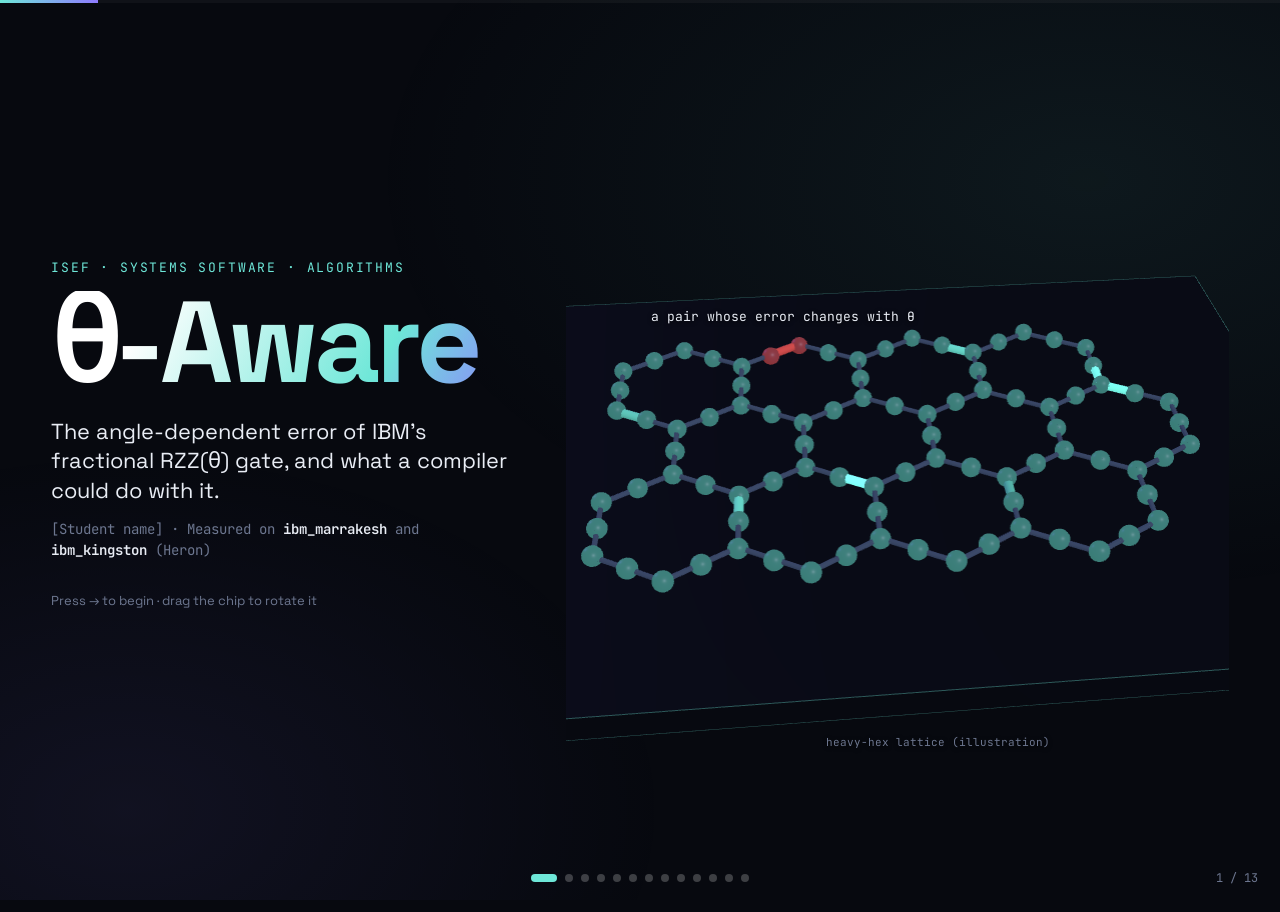
==== site/index.html @ 12e8a06a "Presentation site with 3D scenes, built from the measured data Co-Authored-By: Claude Opus 5.5 <nore" ====
<!doctype html>
<html lang="en">
<head>
<meta charset="utf-8">
<meta name="viewport" content="width=device-width, initial-scale=1">
<meta name="robots" content="noindex, nofollow">
<title>θ-Aware</title>
<meta name="description" content="θ-Aware: the angle-dependent error of IBM's fractional RZZ(θ) gate, and what a compiler could do with it. ISEF presentation.">
<link rel="preconnect" href="https://fonts.googleapis.com">
<link rel="preconnect" href="https://fonts.gstatic.com" crossorigin>
<link href="https://fonts.googleapis.com/css2?family=Space+Grotesk:wght@400;500;600;700&family=JetBrains+Mono:wght@400;600&family=Noto+Sans+Math&display=swap" rel="stylesheet">
<link rel="stylesheet" href="css/style.css">
<script type="importmap">{ "imports": { "three": "./vendor/three.module.js", "three/addons/": "./vendor/" } }</script>
</head>
<body>
<!--
  HOW TO EDIT
  Every slide is one <section class="slide"> below, in order. Change the text freely.
  data-scene  = the 3D scene shown on the right (chip, bloch, mirror, landscape, compiler)
  data-chart  = a 2D chart drawn from the measured data (coherent, correction, e10, h2, h4)
  Numbers come from data/*.json (exported from the paper's analysis, no QPU used).
  Keys: ← → or space to move, F fullscreen, N speaker notes, Home/End first/last.
-->
<div class="progress"><span id="progress-bar"></span></div>
<nav class="dots" id="dots" aria-label="Slides"></nav>
<div class="counter" id="counter"></div>

<main class="deck" id="deck">

<!-- 1. Title -->
<section class="slide title-slide" data-scene="chip">
  <div class="copy">
    <p class="kicker">ISEF · Systems Software · Algorithms</p>
    <h1>θ-Aware</h1>
    <p class="lead">The angle-dependent error of IBM's fractional RZZ(θ) gate, and what a compiler could do with it.</p>
    <p class="byline">[Student name] · Measured on <b>ibm_marrakesh</b> and <b>ibm_kingston</b> (Heron)</p>
    <p class="hint">Press → to begin · drag the chip to rotate it</p>
  </div>
  <div class="stage"></div>
  <aside class="notes">Introduce yourself. One sentence: IBM's processors have a gate that rotates by any angle θ, IBM tells us one error number for every angle, and I measured whether that is true.</aside>
</section>

<!-- 2. Problem -->
<section class="slide" data-chart="problem">
  <div class="copy">
    <p class="kicker">The problem</p>
    <h2>One number for every angle</h2>
    <p>Heron processors can apply <span class="m">RZZ(θ)</span> directly, for any <span class="m">0 &lt; θ ≤ π/2</span>, instead of building it from two CZ gates.</p>
    <p>IBM's documentation says the error it reports for this gate <q>is just a copy of the non-fractional gate's counterpart (which may not be the same)</q>, and Pauli twirling is not supported, so coherent errors are not averaged away.</p>
    <p class="callout">A compiler that only reads the reported number cannot tell a good angle from a bad one.</p>
    <p class="qs"><b>Three questions:</b> Does the error depend on θ? What is it made of? How much could a compiler gain by knowing it?</p>
  </div>
  <div class="stage chart"></div>
  <aside class="notes">The dashed line is what IBM reports for pair (10, 11). The dots are what I measured on the same pair. Same gate, same day.</aside>
</section>

<!-- 3. Qubit + RZZ on the Bloch sphere -->
<section class="slide" data-scene="bloch">
  <div class="copy">
    <p class="kicker">How the gate acts</p>
    <h2>RZZ(θ) turns one qubit by ±θ</h2>
    <p>Put the second qubit in <span class="m">|+⟩</span> (on the equator). If the first qubit is <span class="m">|0⟩</span>, RZZ(θ) turns it by <span class="m">+θ</span> around Z; if <span class="m">|1⟩</span>, by <span class="m">−θ</span>.</p>
    <p>A real gate turns a little too far, <span class="m c-d">δ(θ)</span>, and adds its own single-qubit phase <span class="m c-b">β(θ)</span>. Both depend on the angle.</p>
    <div class="controls" data-for="bloch">
      <label>θ <input type="range" name="theta" min="0.13" max="1.571" step="0.001" value="0.393"><output name="theta-out"></output></label>
      <label>Repeat N <input type="range" name="n" min="1" max="16" step="1" value="1"><output name="n-out"></output></label>
      <div class="seg" role="group" aria-label="Control qubit">
        <button data-k="ctrl" data-v="0" class="on">control |0⟩</button><button data-k="ctrl" data-v="1">control |1⟩</button>
      </div>
      <div class="seg" role="group" aria-label="Gate">
        <button data-k="gate" data-v="ideal">ideal gate</button><button data-k="gate" data-v="typical">typical pair (14,15)</button><button data-k="gate" data-v="bad" class="on">worst pair (10,11)</button>
      </div>
    </div>
    <dl class="readout" data-readout="bloch"></dl>
    <p class="legend"><i class="sw ideal"></i>ideal <i class="sw actual"></i>measured gate</p>
  </div>
  <div class="stage"></div>
  <aside class="notes">Drag the angle down to π/24. On (10, 11) the gate turns by about 0.41 rad when we ask for 0.13: it cannot rotate that little. Increase N: the error grows N times. That is the phase-amplification idea on the next slides.</aside>
</section>

<!-- 4. Gate model -->
<section class="slide" data-chart="model">
  <div class="copy">
    <p class="kicker">Gate model</p>
    <h2>Four numbers per angle, not one</h2>
    <div class="equation">RZZ(θ <span class="c-d">+ δ</span>) · RZ<sub>a</sub>(<span class="c-a">α</span>) · RZ<sub>b</sub>(<span class="c-b">β</span>) · then error <span class="c-e">ε</span></div>
    <ul class="defs">
      <li><b class="c-e">ε(θ)</b> incoherent error: the random part. Measured with <b>mirror circuits</b>.</li>
      <li><b class="c-d">δ(θ)</b> over-rotation: the gate turns too far or too little.</li>
      <li><b class="c-a">α(θ)</b>, <b class="c-b">β(θ)</b> local Z phases on each qubit. Invisible to IBM's reported figure.</li>
    </ul>
    <p>δ, α and β are measured with <b>phase amplification</b>: repeat the gate N = 1, 2, 4, 8, 16 times so a small error grows until it can be read.</p>
  </div>
  <div class="stage chart"></div>
  <aside class="notes">Everything coherent can be corrected for free with virtual Z gates. Only ε is a true loss.</aside>
</section>

<!-- 5. Mirror circuits -->
<section class="slide" data-scene="mirror">
  <div class="copy">
    <p class="kicker">Measuring ε(θ)</p>
    <h2>The mirror: go out, come back</h2>
    <p>Apply <span class="m">d</span> layers of RZZ(θ), then <span class="m">d</span> inverse layers (<span class="m">X·RZZ(θ)·X</span>, since the hardware takes no negative angles). A perfect gate comes home exactly.</p>
    <p>What does not come home is the random error. Survival falls as <span class="m">S(d) = A·p<sup>2d</sup></span> for d = 1, 4, 8, 16, 32, and <span class="m">ε = (15/16)(1 − p)</span>.</p>
    <div class="controls" data-for="mirror">
      <label>depth d <input type="range" name="d" min="1" max="32" step="1" value="8"><output name="d-out"></output></label>
      <label>ε (exaggerated) <input type="range" name="eps" min="0" max="0.04" step="0.001" value="0.012"><output name="eps-out"></output></label>
      <div class="seg" role="group" aria-label="Over-rotation"><button data-k="delta" data-v="0">δ = 0</button><button data-k="delta" data-v="1" class="on">δ = 0.15 rad</button></div>
    </div>
    <dl class="readout" data-readout="mirror"></dl>
    <p class="callout small">Turn δ on: the path drifts away from the ideal one, but still comes home. The mirror is blind to over-rotation, which is why δ needs its own measurement.</p>
  </div>
  <div class="stage"></div>
  <aside class="notes">In simulation I injected δ = 0.02 rad and the mirror did not see it. That is a feature: the mirror isolates ε. But it also means mirrored circuits hide coherent errors, so they must not be used alone to evaluate the compiler.</aside>
</section>

<!-- 6. Landscape -->
<section class="slide" data-scene="landscape">
  <div class="copy">
    <p class="kicker">Result 1 · measured</p>
    <h2>The error depends on the angle</h2>
    <p>Each bar is one measured ε(θ). Each red line is IBM's single reported value for that pair. Hover a bar for its numbers.</p>
    <div class="controls" data-for="landscape">
      <div class="seg" role="group" aria-label="Sweep"><button data-k="sweep" data-v="E2" class="on">marrakesh</button><button data-k="sweep" data-v="E8">marrakesh, 1 h later</button><button data-k="sweep" data-v="E7">kingston</button></div>
    </div>
    <div class="stat-row">
      <div class="stat"><b>16 / 24</b><span>pair-sweeps reject a constant error (median; 14–18 across bootstrap seeds; Holm α = 0.01)</span></div>
      <div class="stat"><b>26×</b><span>max/min ε on pair (10, 11)</span></div>
    </div>
    <p class="tooltip-box" id="landscape-tip">Hover or tap a bar.</p>
  </div>
  <div class="stage"></div>
  <aside class="notes">Mirror ε is mostly below IBM's number, as expected, because the mirror excludes coherent error. The point is not the level but the shape: it changes with θ.</aside>
</section>

<!-- 7. Coherent phases -->
<section class="slide" data-chart="coherent">
  <div class="copy">
    <p class="kicker">Result 2 · measured</p>
    <h2>A hidden phase is the bigger coherent error</h2>
    <p>Correcting only δ made results <b>worse</b> (median −0.9%). Re-reading the data showed why: a large single-qubit phase that the δ measurement cancels by design.</p>
    <p>On (10, 11) the local phases reach <span class="m">α −0.26…+0.18</span> and <span class="m">β −0.19…+0.28</span> rad per gate. Elsewhere about 0.06 rad or less.</p>
    <p class="legend"><i class="sw bad"></i>pair (10, 11) <i class="sw grey"></i>other marrakesh pairs</p>
  </div>
  <div class="stage chart"></div>
  <aside class="notes">I kept the negative result, because it led to the main finding. (10, 11) was included on purpose: the pilot flagged it, so it is not a typical pair.</aside>
</section>

<!-- 8. Correction -->
<section class="slide" data-chart="correction">
  <div class="copy">
    <p class="kicker">Result 3 · measured</p>
    <h2>Correcting it is free, and helps unevenly</h2>
    <p>Virtual RZ(−α), RZ(−β) after each gate: no extra error, no extra time. Test: from <span class="m">|++⟩</span>, apply RZZ(θ) K times with Kθ = π or 2π, and read the ideal output.</p>
    <div class="stat-row">
      <div class="stat"><b>+1.0%</b><span>median gain, marrakesh, p = 5.7×10<sup>−8</sup> (98 cases)</span></div>
      <div class="stat"><b>+0.6%</b><span>median gain, kingston, p = 6.1×10<sup>−6</sup> (98 cases)</span></div>
    </div>
    <p>Most of the gain sits on a few bad pairs. On (0, 1), whose calibration was erratic, the correction hurt. A real compiler needs a calibration-quality check.</p>
  </div>
  <div class="stage chart"></div>
  <aside class="notes">Each dot is one test case. Above the diagonal, the correction helped. On (10, 11) several jump from 0.06–0.41 to 0.87–0.96, but three collapse to about 0.02: at π/12 and π/8 the gate cannot rotate that little.</aside>
</section>

<!-- 9. E10 -->
<section class="slide" data-chart="e10">
  <div class="copy">
    <p class="kicker">Result 4 · measured</p>
    <h2>Choosing the implementation can matter more</h2>
    <p>On the worst pair at small angles, the standard decomposition with <b>two CZ gates</b> reached 0.86–0.89 success. The fractional gate reached 0.05–0.44.</p>
    <p>IBM reports the same error for both.</p>
    <p class="callout small">One pair, chosen because it is bad, at its worst angles. 2,000 shots each.</p>
  </div>
  <div class="stage chart"></div>
  <aside class="notes">2-CZ uses twice as many two-qubit gates and still wins here. This is the strongest argument for a compiler that knows per-angle, per-pair behaviour.</aside>
</section>

<!-- 10. Compiler -->
<section class="slide" data-scene="compiler">
  <div class="copy">
    <p class="kicker">The θ-aware compiler · projection</p>
    <h2>Before and after the compiler</h2>
    <p>Simulated 8-qubit lines built from the 14 calibrated pairs, with the measured δ, α, β and ε. The θ-aware rule corrects local phases (residual 0.01 rad) and uses <b>2-CZ</b> when the fractional gate is predicted to be worse.</p>
    <div class="controls" data-for="compiler">
      <div class="seg" role="group" aria-label="Compiler"><button data-k="mode" data-v="before" class="on">before</button><button data-k="mode" data-v="after">after θ-aware</button></div>
      <div class="seg" role="group" aria-label="Circuit family"><button data-k="family" data-v="lr_qaoa" class="on">LR-QAOA</button><button data-k="family" data-v="ising">Trotter Ising</button><button data-k="family" data-v="random">Random RZZ</button></div>
    </div>
    <dl class="readout" data-readout="compiler"></dl>
    <p class="legend"><i class="sw frac"></i>fractional RZZ <i class="sw badg"></i>on a bad pair <i class="sw cz"></i>2 × CZ <i class="sw fix"></i>virtual RZ (free)</p>
    <p class="warn">Projection, not data. The compiler itself has not been built yet.</p>
  </div>
  <div class="stage"></div>
  <aside class="notes">Nearly all of the projected gain comes from circuits that touch a bad pair. On circuits that avoid them the gain is about 0.4–0.6%. So H2's verdict depends on how common bad pairs are.</aside>
</section>

<!-- 11. H2 by depth -->
<section class="slide" data-chart="h2">
  <div class="copy">
    <p class="kicker">Projection</p>
    <h2>Gain grows with depth, and with bad pairs</h2>
    <p>Median relative gain of the simulated θ-aware rule over fractional gates with no correction, by number of layers. The dashed line is the plan's 10% target (H2).</p>
    <p>With bad pairs avoided, the gain falls below 1%. A layout pass that simply avoids bad pairs would capture most of it, but finding them still needs per-angle data.</p>
  </div>
  <div class="stage chart"></div>
  <aside class="notes">Metric: state fidelity times gate survival, not the hardware's success probability. 64% of simulated circuits touch a bad pair, which over-represents them.</aside>
</section>

<!-- 12. Hypotheses -->
<section class="slide">
  <div class="copy wide">
    <p class="kicker">Where the hypotheses stand</p>
    <h2>Expected results of the full experiment</h2>
    <div class="hyp-grid">
      <article class="hyp likely"><h3>H1 · likely</h3><p>Constant error rejected for ≥ 50% of pairs.</p><p class="num">Projected 63% with 60 pairs (95% range 43–75%); 91% of resamples reach 50%.</p></article>
      <article class="hyp open"><h3>H2 · open</h3><p>θ-aware compilation improves median success by ≥ 10%.</p><p class="num">7–24% with our pair mix; under 1% when bad pairs are avoided.</p></article>
      <article class="hyp unsure"><h3>H3 · uncertain</h3><p>The θ-aware model ranks circuits better than IBM's errors.</p><p class="num">ρ 0.74 vs 0.53, difference CI [−0.07, +0.42] includes 0.</p></article>
      <article class="hyp likely"><h3>H4 · plausible</h3><p>Same CI width on ε with ≤ 50% of the QPU time.</p><p class="num">Two depths {1, 32} at 1,106 shots: 43% of the time.</p></article>
    </div>
    <p class="warn">Exploratory: one day, two devices, 8 pairs each, 551 QPU seconds. Several design choices were made after seeing the data.</p>
  </div>
  <aside class="notes">Be honest with the judges: nothing here is confirmatory. The next step is to pre-register the corrected design.</aside>
</section>

<!-- 13. Next -->
<section class="slide" data-scene="chip" data-variant="end">
  <div class="copy">
    <p class="kicker">Next</p>
    <h2>What comes next</h2>
    <ol class="next">
      <li><b>Pre-register</b> the corrected design: pairs chosen without the pilot, a fixed rule for bad pairs, a likelihood test for H1.</li>
      <li><b>Multi-day sweep</b>: ≥ 30 pairs per device, 3 days, about 18 QPU minutes.</li>
      <li><b>Build the compiler</b> as Qiskit passes: phase correction, 2-CZ choice, bad-pair-aware layout.</li>
      <li><b>Evaluate</b> on ≥ 40 circuits with classically computable outputs, not only mirrors.</li>
    </ol>
    <p class="lead small">Main message so far: a single reported error misdescribes fractional RZZ(θ) gates, and a few pairs that look normal on paper can be far worse than the standard decomposition.</p>
    <p class="byline">Thank you · Code and data: github.com/Digital-Fingers-Team/theta-aware (private)</p>
  </div>
  <div class="stage"></div>
  <aside class="notes">AI assistance must be disclosed as the fair's rules require: Claude helped write code, simulations and text. You must be able to explain every part.</aside>
</section>

</main>

<div class="notes-panel" id="notes-panel" hidden></div>
<script type="module" src="js/main.js"></script>
</body>
</html>
---- site/css/style.css ----
:root {
  --bg: #07090f;
  --bg-2: #0d111b;
  --panel: rgba(18, 23, 36, 0.72);
  --line: rgba(160, 180, 220, 0.16);
  --ink: #e9edf5;
  --ink-2: #a5aec2;
  --ink-3: #6d7790;
  --accent: #6ee7d8;      /* teal: measured / qubit */
  --c-delta: #ffb454;     /* δ over-rotation */
  --c-alpha: #b49bff;     /* α */
  --c-beta: #ff7ab6;      /* β */
  --c-eps: #6ee7d8;       /* ε */
  --bad: #ff5d5d;
  --cz: #8f7bff;
  --proj: #ffb454;        /* projections */
  --good: #63e6a0;
  --font: "Space Grotesk", "Noto Sans Math", system-ui, -apple-system, "Segoe UI", sans-serif;
  --mono: "JetBrains Mono", "Noto Sans Math", ui-monospace, SFMono-Regular, Menlo, monospace;
  color-scheme: dark;
}

* { box-sizing: border-box; }
html, body { margin: 0; height: 100%; background: var(--bg); color: var(--ink); font-family: var(--font); }
body { overflow: hidden; -webkit-font-smoothing: antialiased; }
body::before {
  content: ""; position: fixed; inset: 0; pointer-events: none; z-index: 0;
  background:
    radial-gradient(1200px 700px at 85% 20%, rgba(110, 231, 216, 0.07), transparent 60%),
    radial-gradient(900px 600px at 10% 90%, rgba(143, 123, 255, 0.08), transparent 60%);
}

.deck { position: relative; z-index: 1; height: 100%; }
.slide {
  position: absolute; inset: 0;
  display: grid; grid-template-columns: minmax(320px, 0.9fr) 1.25fr; gap: clamp(16px, 3vw, 48px);
  padding: clamp(28px, 5vh, 64px) clamp(20px, 4vw, 72px) clamp(40px, 7vh, 80px);
  opacity: 0; visibility: hidden; transform: translateY(12px);
  transition: opacity .45s ease, transform .45s ease, visibility 0s linear .45s;
}
.slide.active { opacity: 1; visibility: visible; transform: none; transition: opacity .45s ease, transform .45s ease; }
.slide:not([data-scene]):not([data-chart]) { grid-template-columns: 1fr; }

.copy { align-self: center; max-width: 620px; overflow-y: auto; max-height: 100%; padding-right: 6px; }
.copy.wide { max-width: 1180px; margin: 0 auto; }
.stage { position: relative; min-height: 0; border-radius: 18px; overflow: hidden; }
.stage canvas { display: block; width: 100% !important; height: 100% !important; outline: none; touch-action: none; }
.stage.chart { display: flex; align-items: center; justify-content: center; padding: 12px; background: var(--panel); border: 1px solid var(--line); }
.stage.chart svg { width: 100%; height: 100%; max-height: 100%; }

.kicker { font-family: var(--mono); font-size: 13px; letter-spacing: .14em; text-transform: uppercase; color: var(--accent); margin: 0 0 14px; }
h1 { font-size: clamp(56px, 9vw, 132px); line-height: .9; margin: 0 0 22px; letter-spacing: -0.04em; font-weight: 700;
  background: linear-gradient(120deg, #fff 20%, var(--accent) 70%, var(--cz)); -webkit-background-clip: text; background-clip: text; color: transparent; }
h2 { font-size: clamp(28px, 3.4vw, 50px); line-height: 1.04; margin: 0 0 20px; letter-spacing: -0.025em; font-weight: 600; }
h3 { margin: 0 0 8px; font-size: 20px; }
p, li { font-size: clamp(15px, 1.25vw, 19px); line-height: 1.5; color: var(--ink-2); margin: 0 0 14px; }
p b, li b { color: var(--ink); font-weight: 600; }
.lead { font-size: clamp(18px, 1.7vw, 26px); color: var(--ink); line-height: 1.35; }
.lead.small { font-size: clamp(16px, 1.35vw, 21px); }
.byline { font-family: var(--mono); font-size: 14px; color: var(--ink-3); }
.hint { font-size: 13px; color: var(--ink-3); margin-top: 30px; }
q { color: var(--ink); font-style: italic; }
.m { font-family: var(--mono); font-size: .92em; color: var(--ink); white-space: nowrap; }
.c-d { color: var(--c-delta) !important; } .c-a { color: var(--c-alpha) !important; } .c-b { color: var(--c-beta) !important; } .c-e { color: var(--c-eps) !important; }

.callout { border-left: 3px solid var(--accent); padding: 8px 0 8px 16px; color: var(--ink); background: linear-gradient(90deg, rgba(110,231,216,.08), transparent); border-radius: 0 8px 8px 0; }
.callout.small { font-size: 15px; }
.warn { font-family: var(--mono); font-size: 13px; color: var(--proj); border: 1px dashed rgba(255,180,84,.5); padding: 8px 12px; border-radius: 8px; display: inline-block; }
.qs { margin-top: 20px; }

.equation { font-family: var(--mono); font-size: clamp(16px, 1.6vw, 24px); color: var(--ink); background: var(--panel); border: 1px solid var(--line); border-radius: 12px; padding: 16px 18px; margin: 0 0 18px; line-height: 1.4; }
.defs { padding-left: 18px; } .defs li { margin-bottom: 8px; }

.controls { display: grid; gap: 10px; margin: 18px 0 12px; padding: 14px; background: var(--panel); border: 1px solid var(--line); border-radius: 14px; }
.controls label { display: grid; grid-template-columns: 110px 1fr 64px; align-items: center; gap: 10px; font-family: var(--mono); font-size: 13px; color: var(--ink-2); }
.controls output { text-align: right; color: var(--ink); }
input[type=range] { width: 100%; accent-color: var(--accent); }
.seg { display: flex; flex-wrap: wrap; gap: 6px; }
.seg button { font: 500 13px var(--font); color: var(--ink-2); background: transparent; border: 1px solid var(--line); border-radius: 999px; padding: 6px 12px; cursor: pointer; transition: all .15s; }
.seg button:hover { color: var(--ink); border-color: rgba(160,180,220,.4); }
.seg button.on { color: #061014; background: var(--accent); border-color: var(--accent); }

.readout { display: grid; grid-template-columns: repeat(auto-fit, minmax(120px, 1fr)); gap: 8px; margin: 0 0 12px; }
.readout div { background: rgba(255,255,255,.03); border: 1px solid var(--line); border-radius: 10px; padding: 8px 10px; }
.readout dt { font-family: var(--mono); font-size: 11px; color: var(--ink-3); letter-spacing: .03em; }
.readout dd { margin: 2px 0 0; font-family: var(--mono); font-size: 17px; color: var(--ink); }

.legend { font-family: var(--mono); font-size: 12px; color: var(--ink-3); display: flex; flex-wrap: wrap; align-items: center; gap: 6px 14px; }
.sw { display: inline-block; width: 18px; height: 6px; border-radius: 3px; margin-right: 6px; vertical-align: middle; }
.sw.ideal { background: #ffffff; opacity: .55; } .sw.actual { background: var(--c-delta); }
.sw.bad, .sw.badg { background: var(--bad); } .sw.grey { background: #7b8396; }
.sw.frac { background: var(--accent); } .sw.cz { background: var(--cz); } .sw.fix { background: var(--c-beta); }

.stat-row { display: flex; gap: 12px; flex-wrap: wrap; margin: 14px 0; }
.stat { flex: 1 1 180px; background: var(--panel); border: 1px solid var(--line); border-radius: 14px; padding: 12px 14px; }
.stat b { display: block; font-size: 30px; color: var(--accent); letter-spacing: -.02em; }
.stat span { font-size: 13px; color: var(--ink-2); line-height: 1.35; display: block; }
.tooltip-box { font-family: var(--mono); font-size: 13px; color: var(--ink); background: var(--panel); border: 1px solid var(--line); border-radius: 10px; padding: 10px 12px; min-height: 64px; white-space: pre-line; }

.hyp-grid { display: grid; grid-template-columns: repeat(4, 1fr); gap: 14px; margin: 10px 0 22px; }
.hyp { background: var(--panel); border: 1px solid var(--line); border-radius: 16px; padding: 18px; border-top: 4px solid var(--ink-3); }
.hyp.likely { border-top-color: var(--good); } .hyp.open { border-top-color: var(--proj); } .hyp.unsure { border-top-color: var(--bad); }
.hyp .num { font-family: var(--mono); font-size: 13px; color: var(--ink); }
.next { padding-left: 22px; } .next li { margin-bottom: 10px; }

/* chrome */
.progress { position: fixed; left: 0; right: 0; top: 0; height: 3px; z-index: 5; background: rgba(255,255,255,.04); }
.progress span { display: block; height: 100%; width: 0; background: linear-gradient(90deg, var(--accent), var(--cz)); transition: width .4s ease; }
.dots { position: fixed; z-index: 5; bottom: 18px; left: 50%; transform: translateX(-50%); display: flex; gap: 8px; }
.dots button { width: 8px; height: 8px; padding: 0; border-radius: 50%; border: 0; background: rgba(255,255,255,.22); cursor: pointer; transition: all .2s; }
.dots button.on { width: 26px; border-radius: 4px; background: var(--accent); }
.counter { position: fixed; z-index: 5; right: 22px; bottom: 14px; font-family: var(--mono); font-size: 12px; color: var(--ink-3); }
.notes { display: none; }
.notes-panel { position: fixed; z-index: 6; left: 16px; right: 16px; bottom: 44px; max-width: 760px; margin: 0 auto; background: rgba(10,13,20,.94); border: 1px solid var(--line); border-radius: 12px; padding: 14px 16px; font-size: 15px; color: var(--ink-2); line-height: 1.5; }
.label3d { position: absolute; pointer-events: none; font-family: var(--mono); font-size: 13px; color: var(--ink); text-shadow: 0 1px 4px #000; transform: translate(-50%, -50%); white-space: nowrap; }
.label3d.dim { color: var(--ink-3); font-size: 11px; }

/* svg charts */
.ax { stroke: rgba(160,180,220,.35); stroke-width: 1; }
.grid { stroke: rgba(160,180,220,.09); stroke-width: 1; }
.tick { fill: var(--ink-3); font: 11px var(--mono); }
.axlabel { fill: var(--ink-2); font: 12px var(--mono); }
.ctitle { fill: var(--ink); font: 600 14px var(--font); }
.cnote { fill: var(--ink-3); font: 11px var(--mono); }

@media (max-width: 900px) {
  body { overflow: auto; }
  .slide { position: relative; inset: auto; display: block; opacity: 1; visibility: visible; transform: none; min-height: 100vh; padding: 28px 16px 40px; border-bottom: 1px solid var(--line); }
  .copy { max-height: none; overflow: visible; max-width: none; }
  .stage { height: 62vh; margin-top: 16px; }
  .hyp-grid { grid-template-columns: 1fr 1fr; }
  .dots, .counter { display: none; }
  .controls label { grid-template-columns: 90px 1fr 56px; }
}
@media (max-width: 520px) { .hyp-grid { grid-template-columns: 1fr; } }
@media (prefers-reduced-motion: reduce) { .slide { transition: none; } }
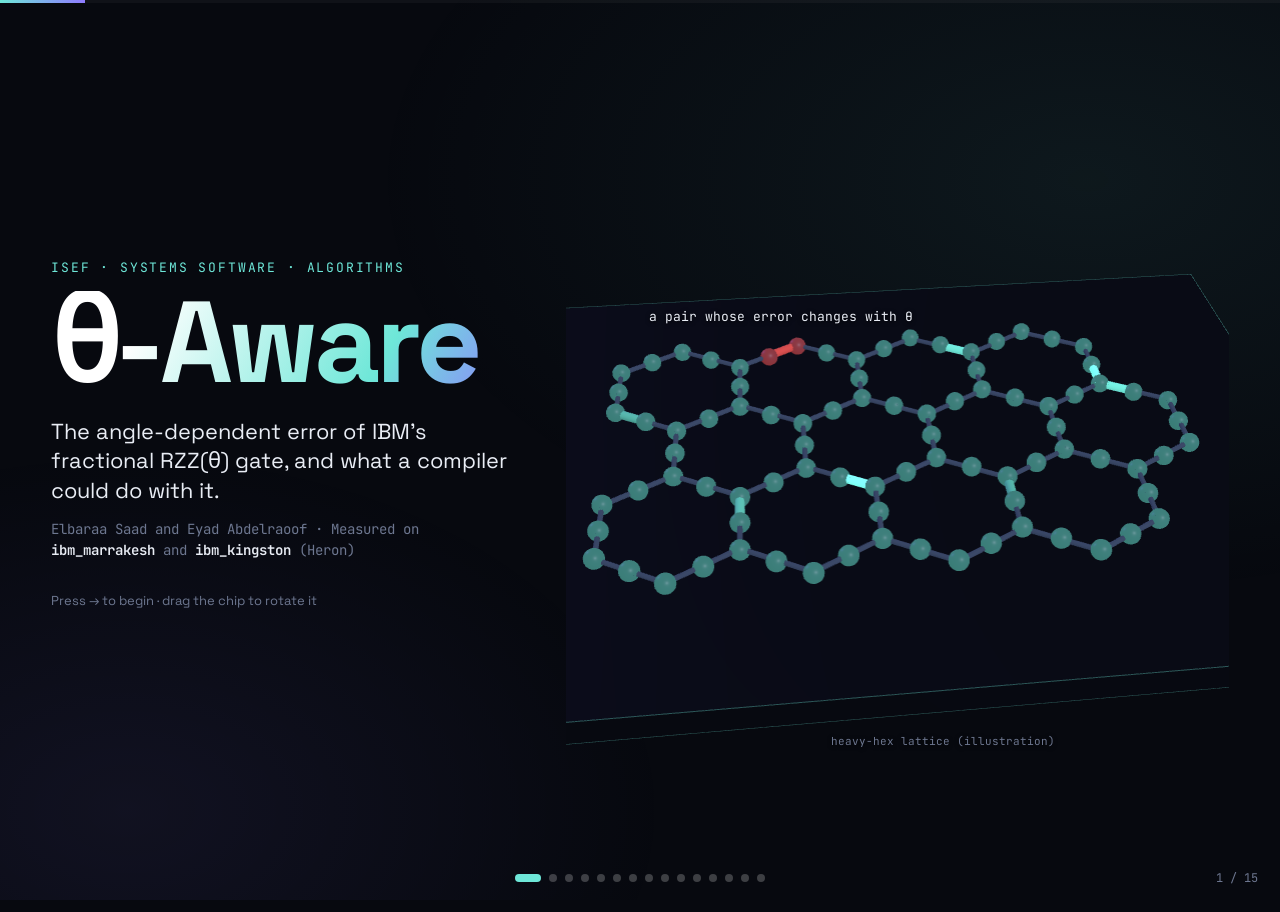
==== commit 43830e39: "Add the theta-Aware compiler, replay and benchmark tests, fair demo, paper v2 - thetaaware/: per-gat" ====
--- a/site/index.html
+++ b/site/index.html
@@ -33,7 +33,7 @@
     <p class="kicker">ISEF · Systems Software · Algorithms</p>
     <h1>θ-Aware</h1>
     <p class="lead">The angle-dependent error of IBM's fractional RZZ(θ) gate, and what a compiler could do with it.</p>
-    <p class="byline">[Student name] · Measured on <b>ibm_marrakesh</b> and <b>ibm_kingston</b> (Heron)</p>
+    <p class="byline">Elbaraa Saad and Eyad Abdelraoof · Measured on <b>ibm_marrakesh</b> and <b>ibm_kingston</b> (Heron)</p>
     <p class="hint">Press → to begin · drag the chip to rotate it</p>
   </div>
   <div class="stage"></div>
@@ -178,19 +178,50 @@
 <!-- 10. Compiler -->
 <section class="slide" data-scene="compiler">
   <div class="copy">
-    <p class="kicker">The θ-aware compiler · projection</p>
-    <h2>Before and after the compiler</h2>
-    <p>Simulated 8-qubit lines built from the 14 calibrated pairs, with the measured δ, α, β and ε. The θ-aware rule corrects local phases (residual 0.01 rad) and uses <b>2-CZ</b> when the fractional gate is predicted to be worse.</p>
+    <p class="kicker">The θ-Aware compiler · built</p>
+    <h2>One decision per gate</h2>
+    <p>For every RZZ(θ), θ-Aware picks the cheapest of: the fractional gate, the fractional gate + <b>free virtual RZ</b> corrections (optionally with a pre-distorted angle), or <b>2 × CZ</b>, using the measured error for that pair at that angle. It can also choose which pairs to use.</p>
     <div class="controls" data-for="compiler">
       <div class="seg" role="group" aria-label="Compiler"><button data-k="mode" data-v="before" class="on">before</button><button data-k="mode" data-v="after">after θ-aware</button></div>
       <div class="seg" role="group" aria-label="Circuit family"><button data-k="family" data-v="lr_qaoa" class="on">LR-QAOA</button><button data-k="family" data-v="ising">Trotter Ising</button><button data-k="family" data-v="random">Random RZZ</button></div>
     </div>
     <dl class="readout" data-readout="compiler"></dl>
     <p class="legend"><i class="sw frac"></i>fractional RZZ <i class="sw badg"></i>on a bad pair <i class="sw cz"></i>2 × CZ <i class="sw fix"></i>virtual RZ (free)</p>
-    <p class="warn">Projection, not data. The compiler itself has not been built yet.</p>
+    <p class="warn">The 3D scene replays the earlier simulated rule (8-qubit lines); the next two slides show the built compiler.</p>
   </div>
   <div class="stage"></div>
   <aside class="notes">Nearly all of the projected gain comes from circuits that touch a bad pair. On circuits that avoid them the gain is about 0.4–0.6%. So H2's verdict depends on how common bad pairs are.</aside>
+</section>
+
+
+<!-- 10b. Compiler replay -->
+<section class="slide" data-chart="replay">
+  <div class="copy">
+    <p class="kicker">Result 5 · measured outcomes, replayed</p>
+    <h2>Tested on real past jobs</h2>
+    <p>We ran the compiler on the exact circuits of earlier hardware jobs, gave it only the calibrations that existed <b>before</b> each job, and looked up how its choice actually did on the QPU.</p>
+    <p>On the bad pair it chose 2-CZ every time: success <b>0.23 → 0.88</b>, 6.4× fewer errors. It chose the best measured option in <b>95 of 102</b> held-out cases.</p>
+    <p class="callout small">Honest limit: on kingston's healthy pairs it changed nothing measurable (0.879 vs 0.880). E10 is 4 cases on one pair.</p>
+  </div>
+  <div class="stage chart"></div>
+  <aside class="notes">E4 was used to fit the one parameter κ; E6 and E10 are held out. Re-running with κ from 0 to 1 changed no E10 decision. "Best" means within two standard errors (2,000 shots).</aside>
+</section>
+
+<!-- 10c. Compiler benchmark -->
+<section class="slide" data-chart="bench">
+  <div class="copy">
+    <p class="kicker">Projection · simulation</p>
+    <h2>Fewer errors <em>and</em> fewer gates</h2>
+    <p>120 algorithm circuits on 6 qubits, with the measured gate parameters and measured-size drift.</p>
+    <ul class="tight">
+      <li><b>93% fewer errors</b> than Qiskit with fractional gates (worse on 0% of circuits).</li>
+      <li><b>64% fewer errors</b> than Qiskit without them, using <b>45% fewer two-qubit gates</b>.</li>
+      <li>With layout choice: <b>80% fewer errors</b> than 2-CZ at half the gates.</li>
+    </ul>
+    <p class="warn">Projection, not data. At 18× the measured drift the edge over 2-CZ shrinks; day-scale drift is not measured yet.</p>
+  </div>
+  <div class="stage chart"></div>
+  <aside class="notes">Metric: state fidelity before measurement, so every error counts. Single-qubit gates and readout are ideal in the simulation; crosstalk and leakage are not modelled. On circuits without a bad pair the gain over fractional gates is smaller and was not confirmed by the kingston replay.</aside>
 </section>
 
 <!-- 11. H2 by depth -->
@@ -212,7 +243,7 @@
     <h2>Expected results of the full experiment</h2>
     <div class="hyp-grid">
       <article class="hyp likely"><h3>H1 · likely</h3><p>Constant error rejected for ≥ 50% of pairs.</p><p class="num">Projected 63% with 60 pairs (95% range 43–75%); 91% of resamples reach 50%.</p></article>
-      <article class="hyp open"><h3>H2 · open</h3><p>θ-aware compilation improves median success by ≥ 10%.</p><p class="num">7–24% with our pair mix; under 1% when bad pairs are avoided.</p></article>
+      <article class="hyp open"><h3>H2 · promising, open</h3><p>θ-aware compilation improves median success by ≥ 10%.</p><p class="num">Built and tested: 6.4× fewer errors on the bad pair (replay); no measurable gain on healthy pairs. Needs hardware.</p></article>
       <article class="hyp unsure"><h3>H3 · uncertain</h3><p>The θ-aware model ranks circuits better than IBM's errors.</p><p class="num">ρ 0.74 vs 0.53, difference CI [−0.07, +0.42] includes 0.</p></article>
       <article class="hyp likely"><h3>H4 · plausible</h3><p>Same CI width on ε with ≤ 50% of the QPU time.</p><p class="num">Two depths {1, 32} at 1,106 shots: 43% of the time.</p></article>
     </div>
@@ -229,7 +260,7 @@
     <ol class="next">
       <li><b>Pre-register</b> the corrected design: pairs chosen without the pilot, a fixed rule for bad pairs, a likelihood test for H1.</li>
       <li><b>Multi-day sweep</b>: ≥ 30 pairs per device, 3 days, about 18 QPU minutes.</li>
-      <li><b>Build the compiler</b> as Qiskit passes: phase correction, 2-CZ choice, bad-pair-aware layout.</li>
+      <li><b>Run the compiler on hardware</b> against Qiskit (it is built: phase correction, 2-CZ choice, bad-pair-aware layout, dry run first).</li>
       <li><b>Evaluate</b> on ≥ 40 circuits with classically computable outputs, not only mirrors.</li>
     </ol>
     <p class="lead small">Main message so far: a single reported error misdescribes fractional RZZ(θ) gates, and a few pairs that look normal on paper can be far worse than the standard decomposition.</p>
